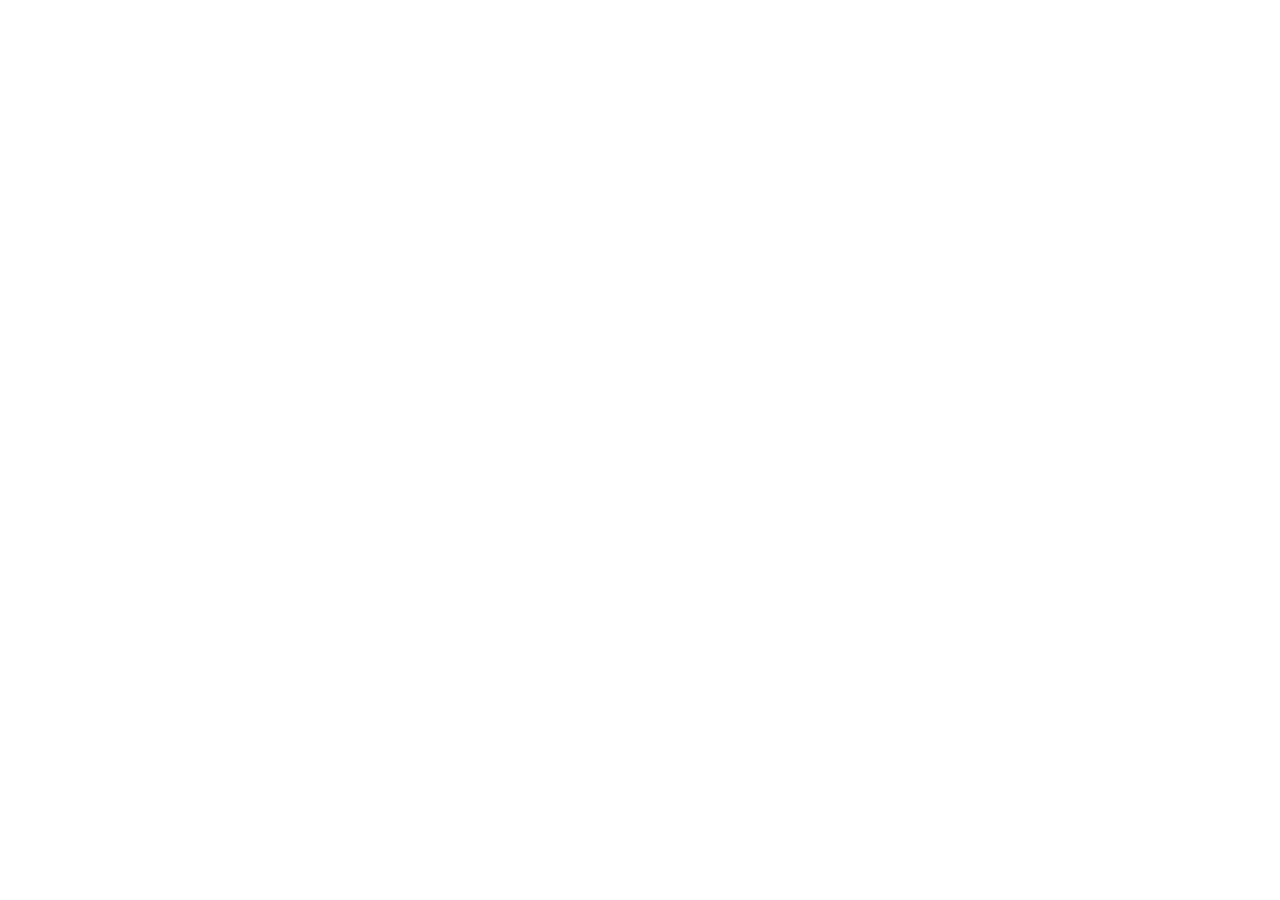
==== index.html @ 0a0b09ec "Add basic HTML skeleton with header, main, and footer" ====
<!DOCTYPE html>
<html lang="en">
<head>
    <meta charset="UTF-8">
    <meta name="viewport" content="width=device-width, initial-scale=1.0">
    <title>Document</title>
</head>
<body>
    <!-- HEADER -->
    <header>

    </header>
    <!-- MAIN -->
    <main>
    
    </main>
    <!-- FOOTER -->
    <footer>

    </footer>
</body>
</html>
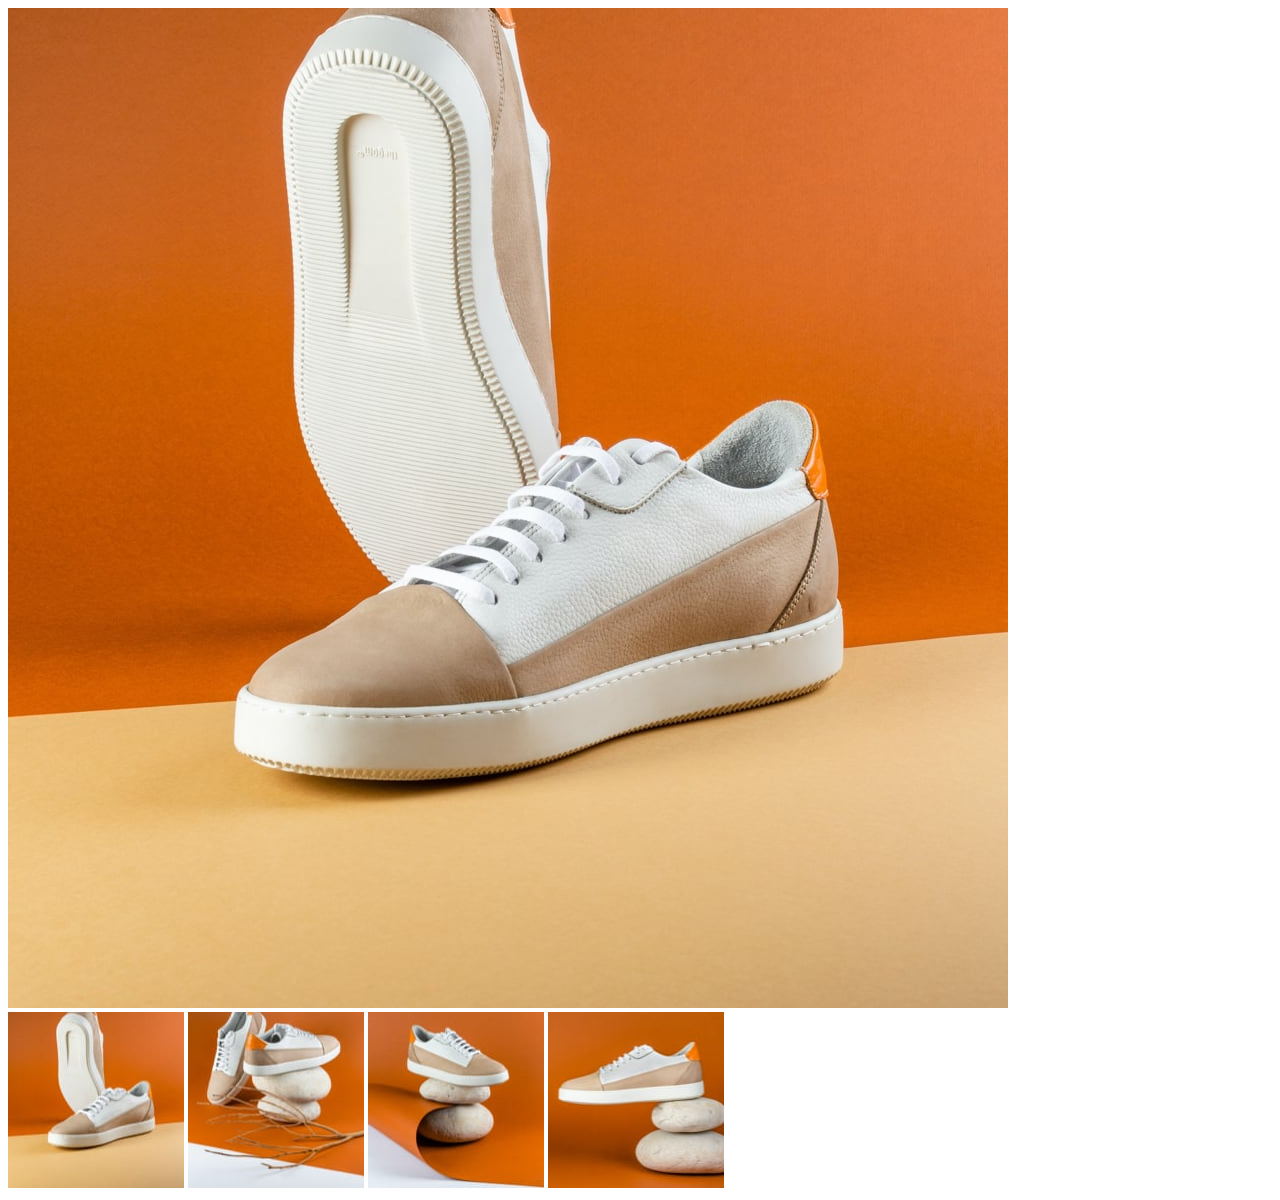
==== commit 3d614d01: "Add product images section with main image and thumbnails" ====
--- a/index.html
+++ b/index.html
@@ -3,7 +3,7 @@
 <head>
     <meta charset="UTF-8">
     <meta name="viewport" content="width=device-width, initial-scale=1.0">
-    <title>Document</title>
+    <title>Page Produit</title>
 </head>
 <body>
     <!-- HEADER -->
@@ -11,8 +11,23 @@
 
     </header>
     <!-- MAIN -->
-    <main>
-    
+     <main>
+       <section  class="product-display-one">
+         <div class="product-display">
+            <div class="abig-image">
+                <img src="images/image-product-1.jpg" alt="">
+            </div>
+            <div class="asmall-image">
+                <img src="images/image-product-1-thumbnail.jpg" alt="">
+                <img src="images/image-product-2-thumbnail.jpg" alt="">
+                <img src="images/image-product-3-thumbnail.jpg" alt="">
+                <img src="images/image-product-4-thumbnail.jpg" alt="">
+            </div>
+         </div>
+       </section>
+       <section class="product-display-two">
+
+       </section>
     </main>
     <!-- FOOTER -->
     <footer>
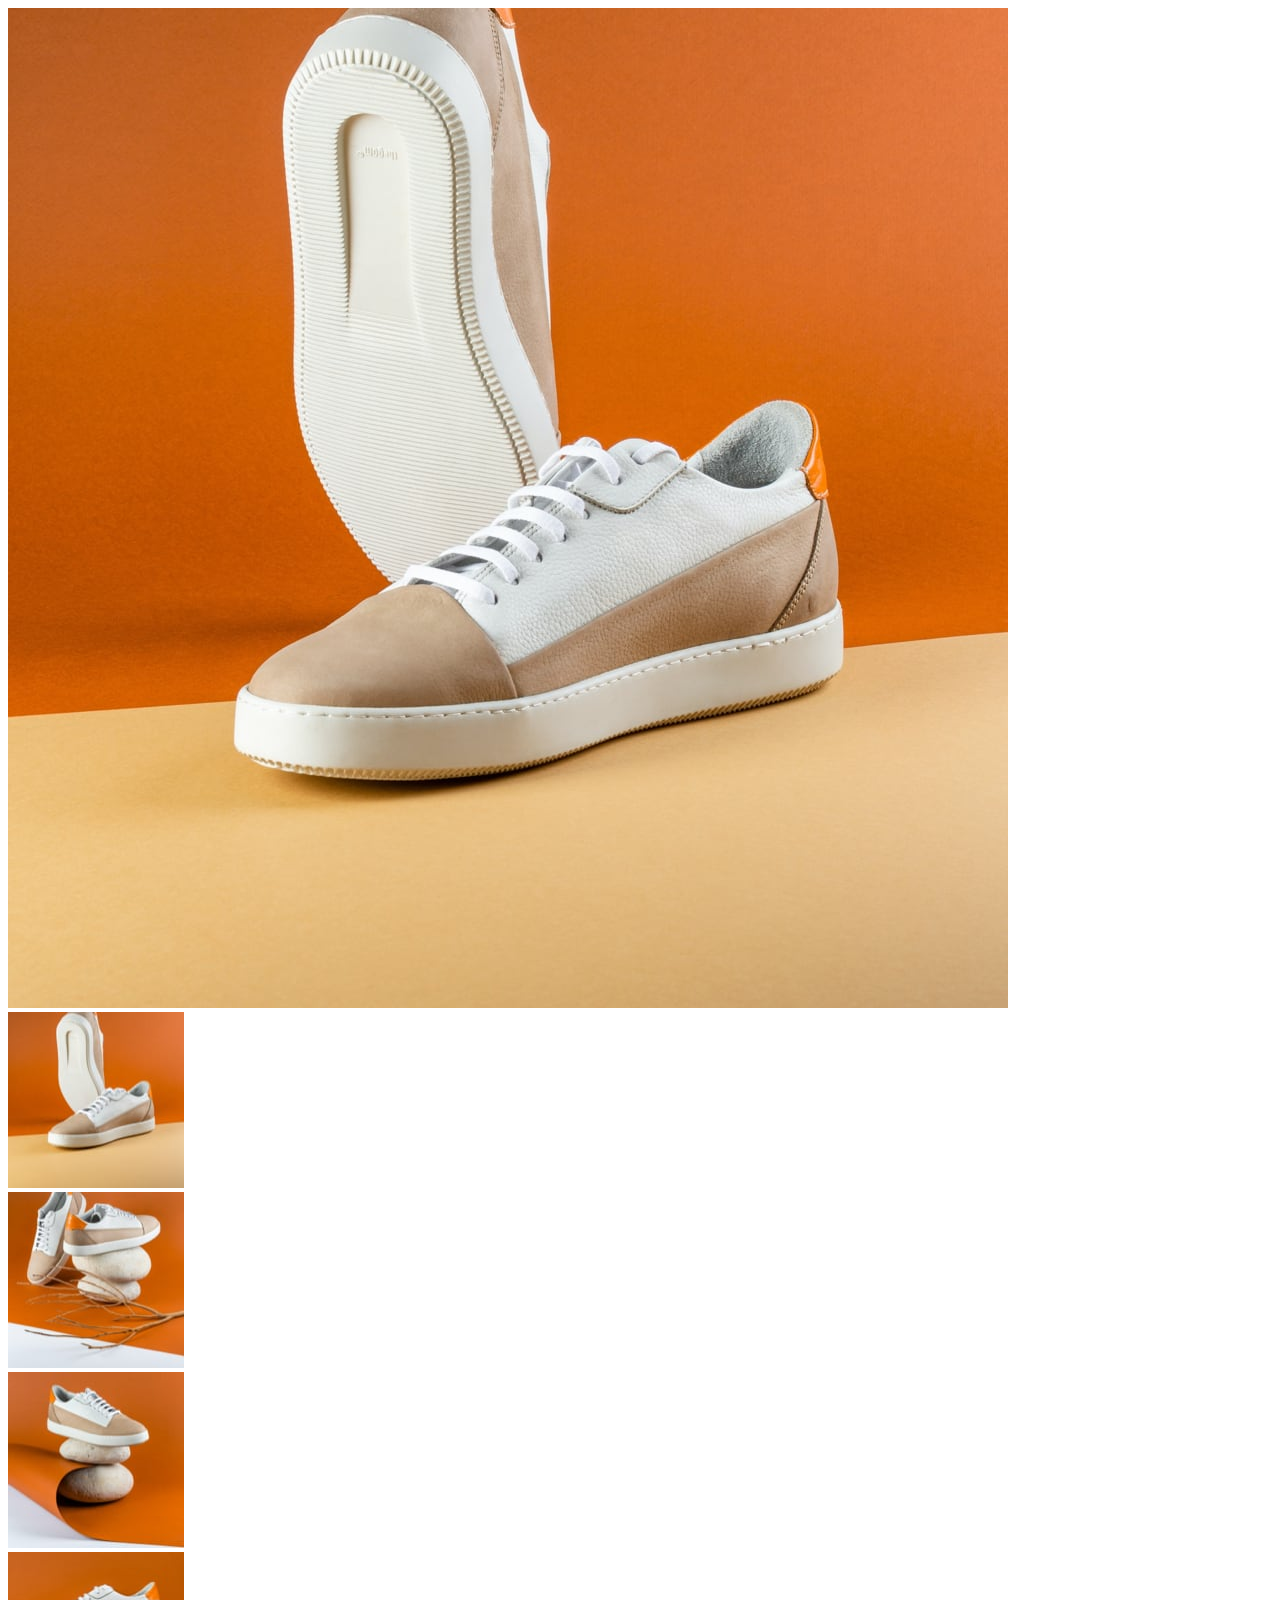
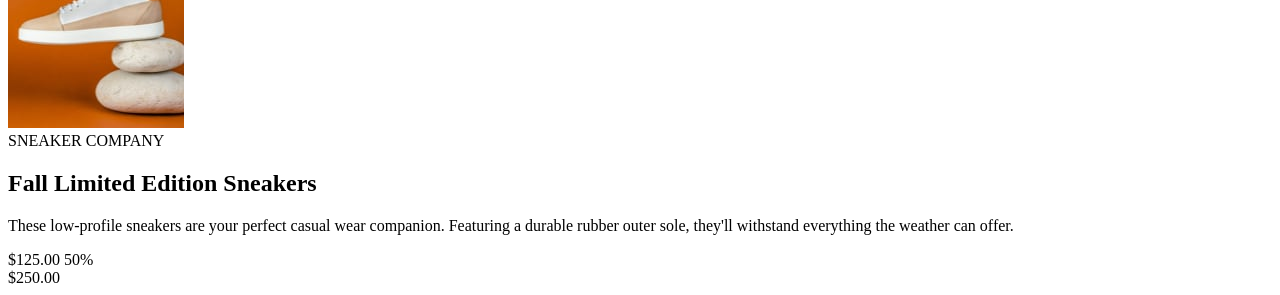
==== commit 2fb83806: "feat: implement product image gallery (#4)" ====
--- a/index.html
+++ b/index.html
@@ -3,35 +3,67 @@
 <head>
     <meta charset="UTF-8">
     <meta name="viewport" content="width=device-width, initial-scale=1.0">
-    <title>Page Produit</title>
+    <title>Sneakers | E-commerce Product Page</title>
+    <link rel="icon" type="image/png" sizes="32x32" href="./images/favicon-32x32.png">
+    <link rel="stylesheet" href="./CSS/styles.css">
 </head>
 <body>
-    <!-- HEADER -->
-    <header>
+    <!-- MAIN CONTENT -->
+    <main class="container">
+        <!-- PRODUCT SECTION - ISSUES 4 & 5 --> 
+        <section class="product-section">
+            <!-- PRODUCT IMAGE GALLERY - ISSUE 4 -->
+            <div class="product-gallery">
+                <!-- Main Product Image -->
+                <div class="main-image-wrapper">
+                    <img src="./images/image-product-1.jpg" 
+                         alt="Product image 1" 
+                         class="main-image" 
+                         id="mainImage">
+                </div>
 
-    </header>
-    <!-- MAIN -->
-     <main>
-       <section  class="product-display-one">
-         <div class="product-display">
-            <div class="abig-image">
-                <img src="images/image-product-1.jpg" alt="">
+                <!-- Thumbnail Images -->
+                <div class="thumbnails">
+                    <div class="thumbnail active" data-image="./images/image-product-1.jpg">
+                        <img src="./images/image-product-1-thumbnail.jpg" alt="Product thumbnail 1">
+                    </div>
+                    <div class="thumbnail" data-image="./images/image-product-2.jpg">
+                        <img src="./images/image-product-2-thumbnail.jpg" alt="Product thumbnail 2">
+                    </div>
+                    <div class="thumbnail" data-image="./images/image-product-3.jpg">
+                        <img src="./images/image-product-3-thumbnail.jpg" alt="Product thumbnail 3">
+                    </div>
+                    <div class="thumbnail" data-image="./images/image-product-4.jpg">
+                        <img src="./images/image-product-4-thumbnail.jpg" alt="Product thumbnail 4">
+                    </div>
+                </div>
             </div>
-            <div class="asmall-image">
-                <img src="images/image-product-1-thumbnail.jpg" alt="">
-                <img src="images/image-product-2-thumbnail.jpg" alt="">
-                <img src="images/image-product-3-thumbnail.jpg" alt="">
-                <img src="images/image-product-4-thumbnail.jpg" alt="">
+
+            <!-- PRODUCT INFORMATION - ISSUE 5 -->
+            <div class="product-info">
+                <!-- Company Name -->
+                <div class="company-name">SNEAKER COMPANY</div>
+
+                <!-- Product Title -->
+                <h1 class="product-title">Fall Limited Edition Sneakers</h1>
+
+                <!-- Description -->
+                <p class="product-description">
+                    These low-profile sneakers are your perfect casual wear companion. Featuring a durable rubber outer sole, they'll withstand everything the weather can offer.
+                </p>
+
+                <!-- Pricing Section -->
+                <div class="pricing-section">
+                    <div class="pricing-container">
+                        <span class="current-price">$125.00</span>
+                        <span class="discount-badge">50%</span>
+                    </div>
+                    <span class="original-price">$250.00</span>
+                </div>
             </div>
-         </div>
-       </section>
-       <section class="product-display-two">
+        </section>
+    </main>
 
-       </section>
-    </main>
-    <!-- FOOTER -->
-    <footer>
-
-    </footer>
+    <script src="./JS/Script.js"></script>
 </body>
-</html>+</html>
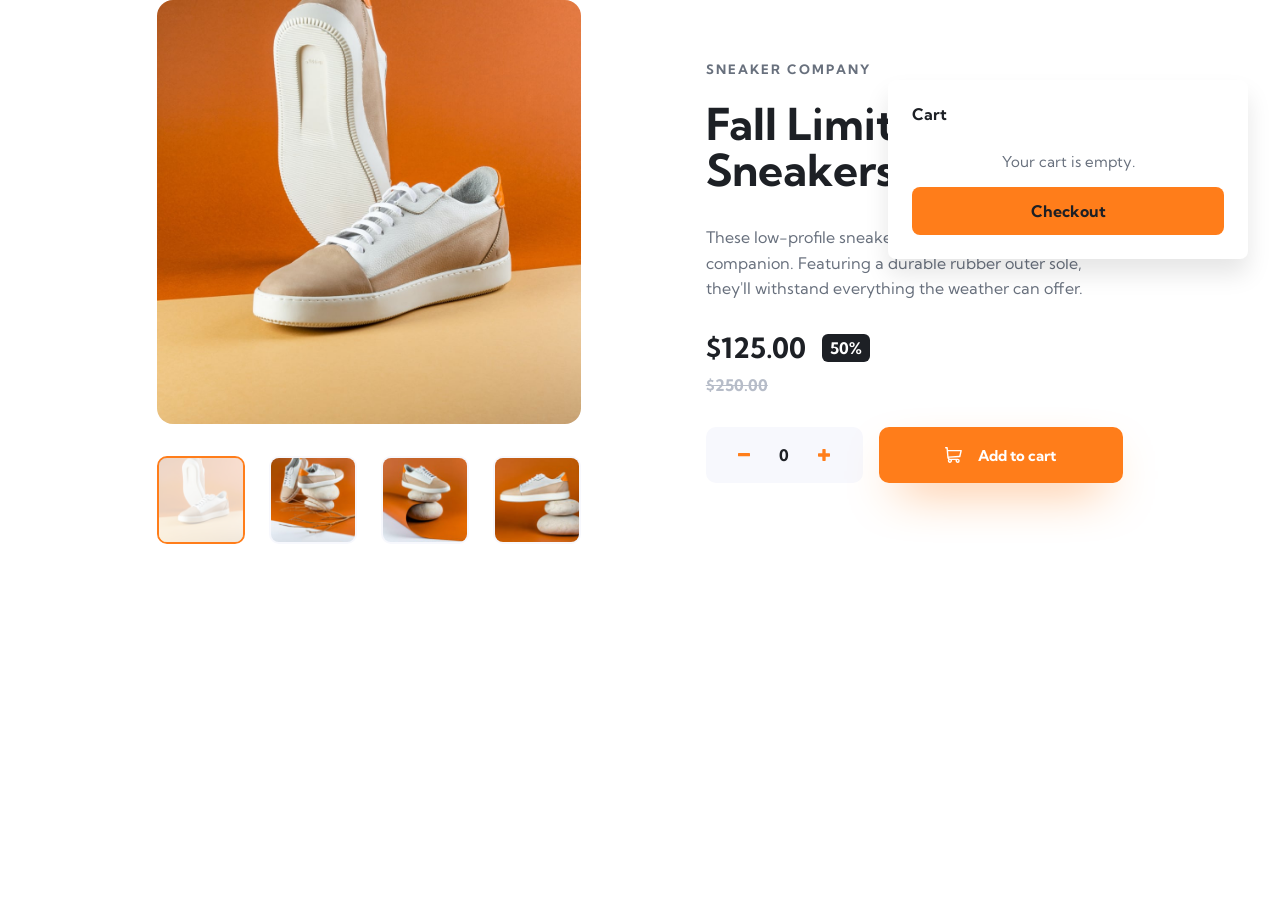
==== commit cd2513e7: "feat: responsive mobile layout (#9)" ====
--- a/index.html
+++ b/index.html
@@ -5,13 +5,38 @@
     <meta name="viewport" content="width=device-width, initial-scale=1.0">
     <title>Sneakers | E-commerce Product Page</title>
     <link rel="icon" type="image/png" sizes="32x32" href="./images/favicon-32x32.png">
+    <link rel="preconnect" href="https://fonts.googleapis.com">
+    <link rel="preconnect" href="https://fonts.gstatic.com" crossorigin>
+    <link href="https://fonts.googleapis.com/css2?family=Kumbh+Sans:wght@400;700&display=swap" rel="stylesheet">
     <link rel="stylesheet" href="./CSS/styles.css">
 </head>
 <body>
+    <!-- Skip to content link for accessibility -->
+    <a href="#main-content" class="skip-to-content">Skip to main content</a>
+
     <!-- MAIN CONTENT -->
-    <main class="container">
+    <!-- CART DROPDOWN (ISSUE 8) -->
+    <div class="cart-dropdown" id="cartDropdown" hidden>
+        <h2>Cart</h2>
+        <div class="cart-empty">Your cart is empty.</div>
+        <div class="cart-items">
+            <div class="cart-item">
+                <img src="./images/image-product-1-thumbnail.jpg" alt="Product thumbnail">
+                <div class="item-details">
+                    <p class="item-name">Fall Limited Edition Sneakers</p>
+                    <p class="item-price">$125.00 x <span id="cartQuantity">0</span> <strong id="cartTotal">$0.00</strong></p>
+                </div>
+                <button class="delete-btn" aria-label="Remove item">
+                    <img src="./images/icon-delete.svg" alt="Delete">
+                </button>
+            </div>
+        </div>
+        <button class="checkout-btn">Checkout</button>
+    </div>
+
+    <main class="container" id="main-content">
         <!-- PRODUCT SECTION - ISSUES 4 & 5 --> 
-        <section class="product-section">
+        <section class="product-section" aria-label="Product details">
             <!-- PRODUCT IMAGE GALLERY - ISSUE 4 -->
             <div class="product-gallery">
                 <!-- Main Product Image -->
@@ -24,16 +49,16 @@
 
                 <!-- Thumbnail Images -->
                 <div class="thumbnails">
-                    <div class="thumbnail active" data-image="./images/image-product-1.jpg">
+                    <div class="thumbnail active" data-image="./images/image-product-1.jpg" tabindex="0" role="button" aria-label="Product image 1">
                         <img src="./images/image-product-1-thumbnail.jpg" alt="Product thumbnail 1">
                     </div>
-                    <div class="thumbnail" data-image="./images/image-product-2.jpg">
+                    <div class="thumbnail" data-image="./images/image-product-2.jpg" tabindex="0" role="button" aria-label="Product image 2">
                         <img src="./images/image-product-2-thumbnail.jpg" alt="Product thumbnail 2">
                     </div>
-                    <div class="thumbnail" data-image="./images/image-product-3.jpg">
+                    <div class="thumbnail" data-image="./images/image-product-3.jpg" tabindex="0" role="button" aria-label="Product image 3">
                         <img src="./images/image-product-3-thumbnail.jpg" alt="Product thumbnail 3">
                     </div>
-                    <div class="thumbnail" data-image="./images/image-product-4.jpg">
+                    <div class="thumbnail" data-image="./images/image-product-4.jpg" tabindex="0" role="button" aria-label="Product image 4">
                         <img src="./images/image-product-4-thumbnail.jpg" alt="Product thumbnail 4">
                     </div>
                 </div>
@@ -60,6 +85,26 @@
                     </div>
                     <span class="original-price">$250.00</span>
                 </div>
+
+                <!-- ACTIONS (QUANTITY + ADD TO CART) -->  
+                <div class="product-actions">
+                    <!-- QUANTITY SELECTOR - ISSUE 6 -->
+                    <div class="quantity-selector">
+                        <button class="quantity-btn" id="decreaseBtn" aria-label="Decrease quantity">
+                            <img src="./images/icon-minus.svg" alt="Minus">
+                        </button>
+                        <span class="quantity-display" id="quantityDisplay">0</span>
+                        <button class="quantity-btn" id="increaseBtn" aria-label="Increase quantity">
+                            <img src="./images/icon-plus.svg" alt="Plus">
+                        </button>
+                    </div>
+
+                    <!-- ADD TO CART BUTTON - ISSUE 7 -->
+                    <button class="add-to-cart-btn" id="addToCartBtn">
+                        <img src="./images/icon-cart.svg" alt="Cart">
+                        Add to cart
+                    </button>
+                </div>
             </div>
         </section>
     </main>
--- a/CSS/styles.css
+++ b/CSS/styles.css
@@ -0,0 +1,720 @@
+/* GLOBAL STYLES */
+
+* {
+    margin: 0;
+    padding: 0;
+    box-sizing: border-box;
+}
+
+:root {
+    /* Primary Colors */
+    --color-orange: hsl(26, 100%, 55%);
+    --color-pale-orange: hsl(25, 100%, 94%);
+
+    /* Neutral Colors */
+    --color-very-dark-blue: hsl(220, 13%, 13%);
+    --color-dark-grayish-blue: hsl(219, 9%, 45%);
+    --color-grayish-blue: hsl(220, 14%, 75%);
+    --color-light-grayish-blue: hsl(223, 64%, 98%);
+    --color-white: hsl(0, 0%, 100%);
+    --color-black: hsl(0, 0%, 0%);
+
+    /* Typography */
+    --font-family: 'Kumbh Sans', sans-serif;
+    --font-size-body: 16px;
+    --font-weight-regular: 400;
+    --font-weight-bold: 700;
+}
+
+@import url('https://fonts.googleapis.com/css2?family=Kumbh+Sans:wght@400;700&display=swap');
+
+html {
+    font-family: var(--font-family);
+    font-size: var(--font-size-body);
+    font-weight: var(--font-weight-regular);
+    color: var(--color-very-dark-blue);
+}
+
+body {
+    background-color: var(--color-white);
+}
+
+/* MAIN CONTAINER */
+
+.container {
+    max-width: 1110px;
+    margin: 0 auto;
+    padding: 0 1.5rem;
+}
+
+/* ISSUE 8: CART DROPDOWN */
+.cart-dropdown {
+    position: absolute;
+    top: 80px;
+    right: 2rem;
+    width: 360px;
+    background-color: var(--color-white);
+    border-radius: 0.5rem;
+    box-shadow: 0 15px 25px rgba(0,0,0,0.1);
+    padding: 1.5rem;
+    display: flex;
+    flex-direction: column;
+    gap: 1rem;
+    z-index: 100;
+}
+
+.cart-dropdown h2 {
+    font-size: 1rem;
+    font-weight: var(--font-weight-bold);
+    color: var(--color-very-dark-blue);
+    margin-bottom: 0.75rem;
+}
+
+.cart-empty {
+    color: var(--color-dark-grayish-blue);
+    font-size: 0.9375rem;
+    text-align: center;
+}
+
+.cart-items {
+    display: none; /* shown when item added */
+}
+
+.cart-item {
+    display: flex;
+    align-items: center;
+    gap: 1rem;
+}
+
+.cart-item img {
+    width: 50px;
+    border-radius: 0.25rem;
+}
+
+.item-details {
+    flex: 1;
+    display: flex;
+    flex-direction: column;
+    gap: 0.25rem;
+}
+
+.item-name {
+    font-size: 0.875rem;
+    color: var(--color-very-dark-blue);
+}
+
+.item-price {
+    font-size: 0.875rem;
+    color: var(--color-dark-grayish-blue);
+}
+
+.delete-btn {
+    background: none;
+    border: none;
+    cursor: pointer;
+}
+
+.delete-btn img {
+    width: 12px;
+}
+
+.checkout-btn {
+    width: 100%;
+    background-color: var(--color-orange);
+    color: var(--color-very-dark-blue);
+    border: none;
+    border-radius: 0.5rem;
+    padding: 0.75rem 0;
+    font-weight: var(--font-weight-bold);
+    font-size: 1rem;
+    cursor: pointer;
+    transition: background-color 0.3s ease;
+}
+
+.checkout-btn:hover {
+    background-color: hsl(26, 100%, 45%);
+}
+
+/* ================================
+   ISSUE 10: POLISH & ACCESSIBILITY
+   ================================ */
+
+/* Focus states for keyboard navigation */
+.quantity-btn:focus,
+.add-to-cart-btn:focus,
+.checkout-btn:focus,
+.delete-btn:focus {
+    outline: 3px solid var(--color-orange);
+    outline-offset: 2px;
+}
+
+.thumbnail:focus {
+    outline: 3px solid var(--color-orange);
+    outline-offset: 2px;
+}
+
+/* Hover states enhancement */
+.quantity-btn:active {
+    transform: scale(0.95);
+}
+
+.add-to-cart-btn:active {
+    transform: scale(0.98);
+}
+
+.checkout-btn:active {
+    transform: scale(0.98);
+}
+
+/* Smooth transitions */
+* {
+    transition: background-color 0.2s ease, color 0.2s ease, border-color 0.2s ease, box-shadow 0.2s ease;
+}
+
+/* Remove default outline for better styling */
+button {
+    outline: none;
+}
+
+/* Accessibility: Visible focus indicators */
+*:focus-visible {
+    outline: 3px solid var(--color-orange);
+    outline-offset: 2px;
+}
+
+/* Image optimization - prevent layout shift */
+img {
+    display: block;
+    max-width: 100%;
+    height: auto;
+}
+
+/* Improved button accessibility */
+button {
+    font-family: inherit;
+    cursor: pointer;
+}
+
+button:disabled {
+    opacity: 0.5;
+    cursor: not-allowed;
+}
+
+/* Link accessibility */
+a {
+    text-decoration: none;
+}
+
+a:focus-visible {
+    outline: 2px solid var(--color-orange);
+    outline-offset: 2px;
+}
+
+/* Reduced motion for accessibility */
+@media (prefers-reduced-motion: reduce) {
+    * {
+        animation-duration: 0.01ms !important;
+        animation-iteration-count: 1 !important;
+        transition-duration: 0.01ms !important;
+    }
+}
+
+/* Text contrast improvement */
+.product-description {
+    color: var(--color-dark-grayish-blue);
+    line-height: 1.6;
+}
+
+.item-price {
+    font-weight: var(--font-weight-bold);
+    color: var(--color-very-dark-blue);
+}
+
+/* Touch targets minimum size (48px recommended) */
+.quantity-btn {
+    min-width: 45px;
+    min-height: 45px;
+}
+
+.add-to-cart-btn {
+    min-height: 56px;
+}
+
+.checkout-btn {
+    min-height: 48px;
+}
+
+/* Hover state for cart items */
+.cart-item {
+    border-radius: 0.375rem;
+    padding: 0.75rem;
+    transition: background-color 0.2s ease;
+}
+
+.cart-item:hover {
+    background-color: var(--color-light-grayish-blue);
+}
+
+/* Improved main image hover effect */
+.main-image-wrapper {
+    position: relative;
+}
+
+.main-image-wrapper::after {
+    content: '';
+    position: absolute;
+    top: 0;
+    left: 0;
+    width: 100%;
+    height: 100%;
+    background-color: rgba(255, 255, 255, 0);
+    border-radius: 1rem;
+    transition: background-color 0.3s ease;
+}
+
+.main-image-wrapper:hover::after {
+    background-color: rgba(255, 255, 255, 0.1);
+}
+
+/* Accessible color contrast for all text */
+html {
+    color-scheme: light;
+}
+
+/* Skip to content link (hidden but accessible) */
+.skip-to-content {
+    position: absolute;
+    top: -40px;
+    left: 0;
+    background: var(--color-orange);
+    color: var(--color-white);
+    padding: 0.5rem 1rem;
+    border-radius: 0.375rem;
+    text-decoration: none;
+    z-index: 9999;
+}
+
+.skip-to-content:focus {
+    top: 0;
+}
+
+.product-section {
+    display: grid;
+    grid-template-columns: 1fr 1fr;
+    gap: 7.8rem;
+    align-items: center;
+    padding: 0 3rem;
+}
+
+/* ISSUE 4: PRODUCT IMAGE GALLERY */
+
+.product-gallery {
+    display: flex;
+    flex-direction: column;
+    gap: 2rem;
+    width: 100%;
+}
+
+/* Main Product Image */
+.main-image-wrapper {
+    width: 100%;
+    overflow: hidden;
+    border-radius: 1rem;
+    background-color: var(--color-light-grayish-blue);
+    aspect-ratio: 1;
+    display: flex;
+    align-items: center;
+    justify-content: center;
+    cursor: pointer;
+    transition: transform 0.3s ease;
+}
+
+.main-image-wrapper:hover {
+    transform: scale(1.02);
+}
+
+.main-image {
+    width: 100%;
+    height: 100%;
+    object-fit: cover;
+    transition: transform 0.3s ease;
+}
+
+.main-image-wrapper:hover .main-image {
+    transform: scale(1.05);
+}
+
+/* Thumbnails */
+.thumbnails {
+    display: flex;
+    gap: 1.5rem;
+    justify-content: flex-start;
+}
+
+.thumbnail {
+    width: 88px;
+    height: 88px;
+    border-radius: 0.625rem;
+    cursor: pointer;
+    overflow: hidden;
+    border: 2px solid transparent;
+    transition: all 0.3s ease;
+    background-color: var(--color-light-grayish-blue);
+}
+
+.thumbnail img {
+    width: 100%;
+    height: 100%;
+    object-fit: cover;
+    transition: opacity 0.3s ease;
+}
+
+/* Hover State */
+.thumbnail:hover {
+    opacity: 0.7;
+    border-color: var(--color-orange);
+}
+
+.thumbnail:hover img {
+    opacity: 0.5;
+}
+
+/* Active State */
+.thumbnail.active {
+    border: 2px solid var(--color-orange);
+    position: relative;
+}
+
+.thumbnail.active::after {
+    content: '';
+    position: absolute;
+    top: 0;
+    left: 0;
+    width: 100%;
+    height: 100%;
+    background-color: rgba(255, 255, 255, 0.75);
+}
+
+.thumbnail.active img {
+    opacity: 1;
+}
+
+/* ISSUE 5: PRODUCT INFORMATION */
+
+.product-info {
+    display: flex;
+    flex-direction: column;
+    gap: 0;
+    max-width: 445px;
+}
+
+/* Company Name */
+.company-name {
+    font-size: 0.8125rem;
+    font-weight: var(--font-weight-bold);
+    letter-spacing: 2px;
+    color: var(--color-dark-grayish-blue);
+    text-transform: uppercase;
+    margin-bottom: 1.5rem;
+}
+
+/* Product Title */
+.product-title {
+    font-size: 2.75rem;
+    font-weight: var(--font-weight-bold);
+    line-height: 1.05;
+    color: var(--color-very-dark-blue);
+    margin-bottom: 2rem;
+}
+
+/* Product Description */
+.product-description {
+    font-size: 1rem;
+    font-weight: var(--font-weight-regular);
+    line-height: 1.6;
+    color: var(--color-dark-grayish-blue);
+    margin-bottom: 1.75rem;
+}
+
+/* Pricing Section */
+.pricing-section {
+    display: flex;
+    flex-direction: column;
+    gap: 0.625rem;
+    margin-bottom: 2rem;
+}
+
+.pricing-container {
+    display: flex;
+    align-items: center;
+    gap: 1rem;
+}
+
+.current-price {
+    font-size: 1.75rem;
+    font-weight: var(--font-weight-bold);
+    color: var(--color-very-dark-blue);
+}
+
+.discount-badge {
+    color: var(--color-white);
+    background-color: var(--color-very-dark-blue);
+    font-size: 1rem;
+    font-weight: var(--font-weight-bold);
+    padding: 0.25rem 0.5rem;
+    border-radius: 0.375rem;
+}
+
+.original-price {
+    font-size: 1rem;
+    font-weight: var(--font-weight-bold);
+    color: var(--color-grayish-blue);
+    text-decoration: line-through;
+}
+
+/* ACTIONS */
+.product-actions {
+    display: flex;
+    align-items: center;
+    gap: 1rem;
+}
+
+/* QUANTITY SELECTOR */
+.quantity-selector {
+    display: flex;
+    align-items: center;
+    justify-content: space-between;
+    background-color: var(--color-light-grayish-blue);
+    border-radius: 0.625rem;
+    width: 157px;
+    height: 56px;
+    padding: 0 1rem;
+}
+
+.quantity-btn {
+    background: none;
+    border: none;
+    cursor: pointer;
+    display: flex;
+    align-items: center;
+    justify-content: center;
+    transition: opacity 0.3s ease;
+}
+
+.quantity-btn:hover {
+    opacity: 0.6;
+}
+
+.quantity-btn img {
+    width: 12px;
+    transition: filter 0.3s ease;
+}
+
+.quantity-btn:hover img {
+    filter: opacity(0.5);
+}
+
+.quantity-display {
+    font-weight: var(--font-weight-bold);
+    color: var(--color-very-dark-blue);
+    font-size: 1rem;
+}
+
+.add-to-cart-btn {
+    flex: 1;
+    height: 56px;
+    background-color: var(--color-orange);
+    color: var(--color-white);
+    border: none;
+    border-radius: 0.625rem;
+    padding: 0 2rem;
+    font-weight: var(--font-weight-bold);
+    font-size: 0.9375rem;
+    cursor: pointer;
+    display: flex;
+    align-items: center;
+    justify-content: center;
+    gap: 1rem;
+    transition: all 0.3s ease;
+    box-shadow: 0 20px 50px -20px var(--color-orange);
+}
+
+.add-to-cart-btn:hover {
+    background-color: hsl(26, 100%, 75%);
+}
+
+.add-to-cart-btn img {
+    width: 17px;
+    height: 16px;
+    filter: brightness(0) invert(1);
+}
+
+/* ================================
+   ISSUE 9: RESPONSIVE DESIGN
+   ================================ */
+
+/* Tablet & Medium screens (up to 768px) */
+@media (max-width: 768px) {
+    .container {
+        padding: 0 1rem;
+    }
+
+    .product-section {
+        grid-template-columns: 1fr;
+        gap: 2rem;
+        padding: 0 1rem;
+    }
+
+    .product-title {
+        font-size: 2rem;
+    }
+
+    .quantity-selector {
+        width: 100%;
+    }
+
+    .product-actions {
+        flex-direction: column;
+    }
+
+    .add-to-cart-btn {
+        width: 100%;
+    }
+
+    .cart-dropdown {
+        width: 90%;
+        right: 5%;
+        left: 5%;
+    }
+}
+
+/* Mobile screens (375px to 768px) */
+@media (max-width: 375px) {
+    /* GLOBAL */
+    html {
+        font-size: 14px;
+    }
+
+    .container {
+        padding: 0 0.75rem;
+    }
+
+    /* ISSUE 4: PRODUCT GALLERY */
+    .product-section {
+        grid-template-columns: 1fr;
+        gap: 1.5rem;
+        padding: 0 0.75rem;
+    }
+
+    .product-gallery {
+        gap: 1rem;
+    }
+
+    .thumbnails {
+        gap: 0.75rem;
+    }
+
+    .thumbnail {
+        width: 60px;
+        height: 60px;
+    }
+
+    /* ISSUE 5: PRODUCT INFO */
+    .product-info {
+        max-width: 100%;
+    }
+
+    .company-name {
+        font-size: 0.75rem;
+        letter-spacing: 1.5px;
+        margin-bottom: 1rem;
+    }
+
+    .product-title {
+        font-size: 1.75rem;
+        line-height: 1.2;
+        margin-bottom: 1rem;
+    }
+
+    .product-description {
+        font-size: 0.9rem;
+        margin-bottom: 1rem;
+    }
+
+    /* ISSUE 6: PRICING */
+    .pricing-section {
+        margin-bottom: 1.5rem;
+    }
+
+    .current-price {
+        font-size: 1.5rem;
+    }
+
+    .discount-badge {
+        font-size: 0.75rem;
+    }
+
+    .original-price {
+        font-size: 0.9rem;
+    }
+
+    /* ISSUE 6: QUANTITY SELECTOR */
+    .quantity-selector {
+        width: 100%;
+        height: 50px;
+    }
+
+    .quantity-display {
+        font-size: 0.9rem;
+    }
+
+    /* ISSUE 7: ADD TO CART */
+    .product-actions {
+        flex-direction: column;
+        gap: 0.75rem;
+    }
+
+    .add-to-cart-btn {
+        width: 100%;
+        height: 50px;
+        font-size: 0.875rem;
+        gap: 0.5rem;
+    }
+
+    .add-to-cart-btn img {
+        width: 14px;
+        height: 14px;
+    }
+
+    /* ISSUE 8: CART DROPDOWN */
+    .cart-dropdown {
+        position: fixed;
+        width: 85%;
+        left: 50%;
+        transform: translateX(-50%);
+        top: auto;
+        bottom: 1rem;
+        right: auto;
+    }
+
+    .cart-item img {
+        width: 40px;
+    }
+
+    .item-name {
+        font-size: 0.75rem;
+    }
+
+    .item-price {
+        font-size: 0.75rem;
+    }
+
+    .delete-btn img {
+        width: 10px;
+    }
+
+    .checkout-btn {
+        font-size: 0.875rem;
+    }
+}
+
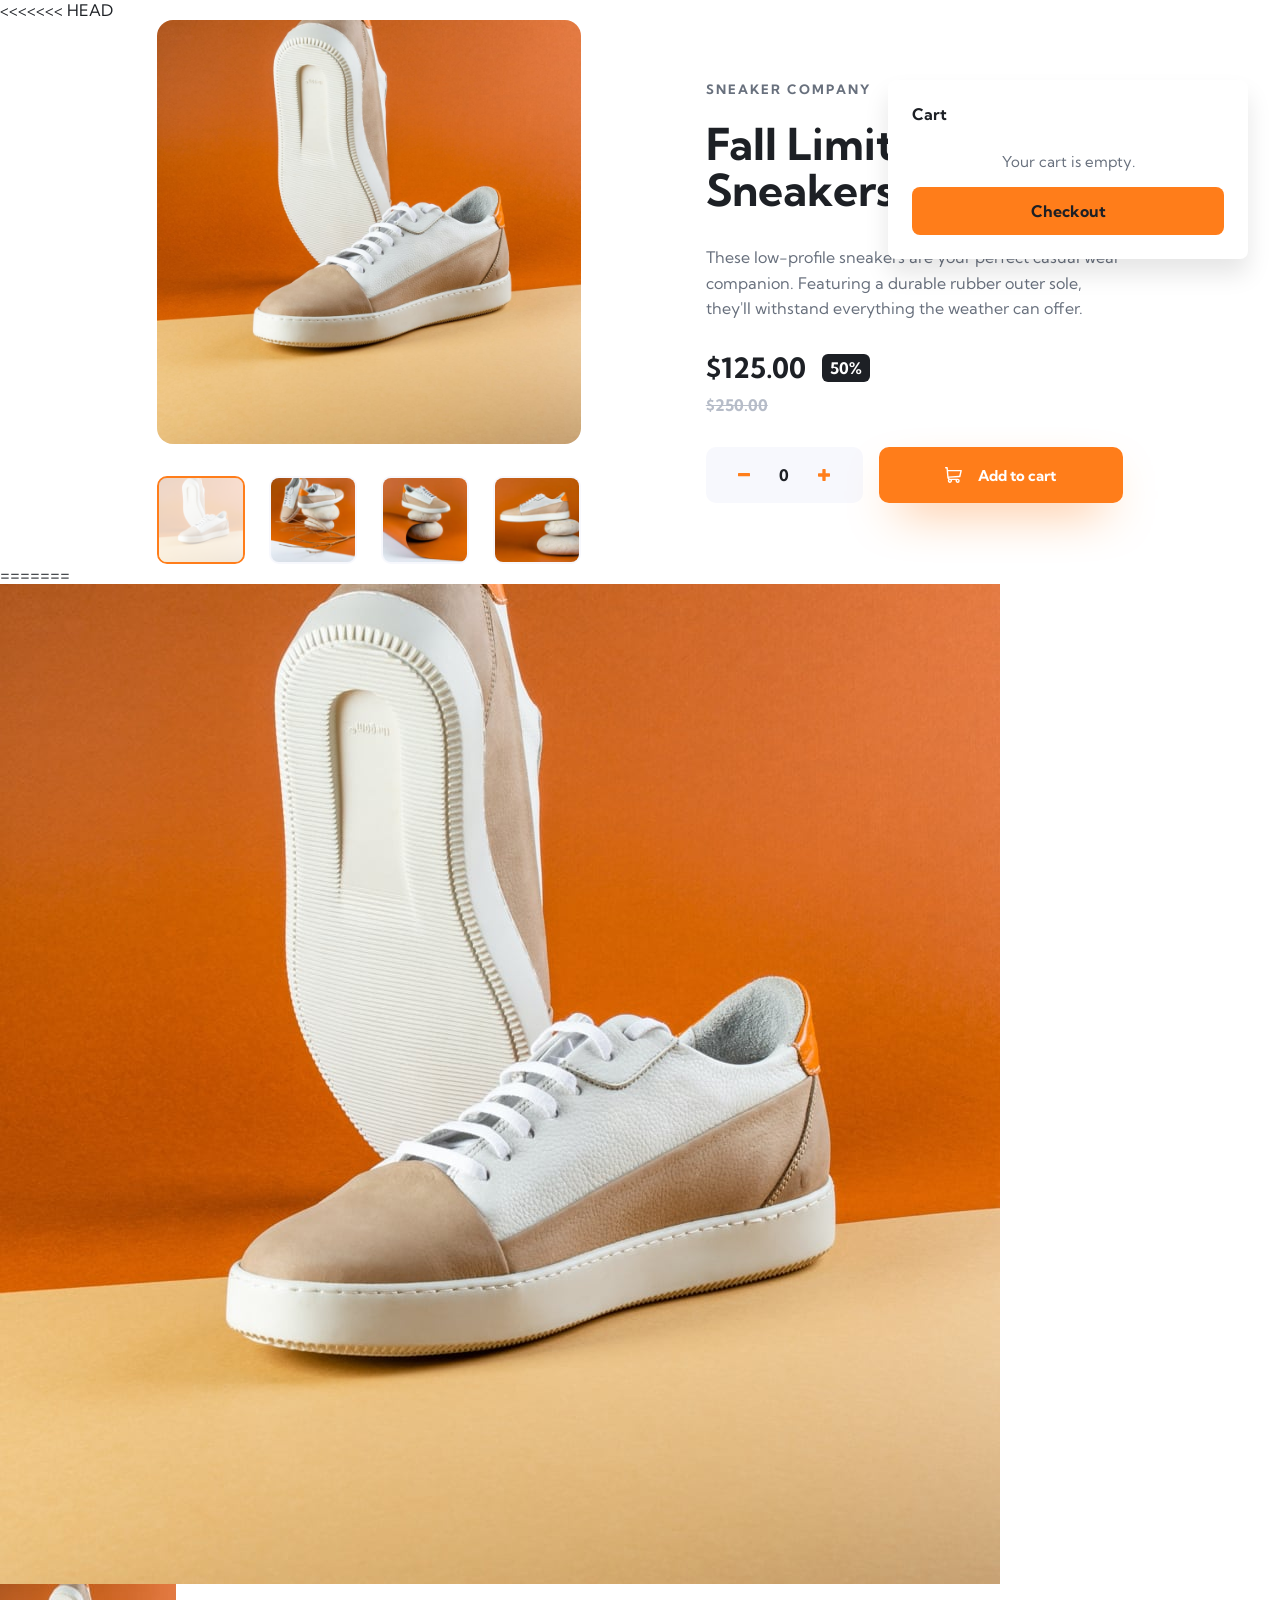
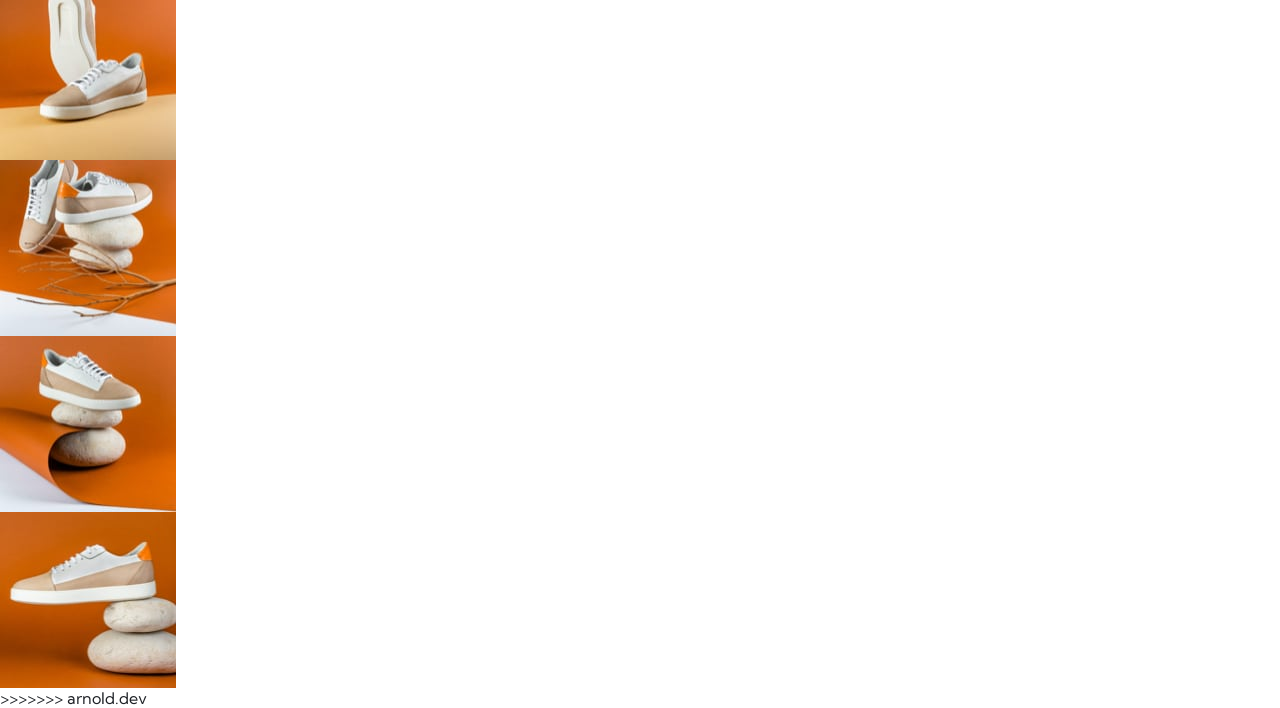
==== commit bcdc0c59: "fix: resolve merge conflict between develop.dev and arnold.dev" ====
--- a/index.html
+++ b/index.html
@@ -3,6 +3,7 @@
 <head>
     <meta charset="UTF-8">
     <meta name="viewport" content="width=device-width, initial-scale=1.0">
+<<<<<<< HEAD
     <title>Sneakers | E-commerce Product Page</title>
     <link rel="icon" type="image/png" sizes="32x32" href="./images/favicon-32x32.png">
     <link rel="preconnect" href="https://fonts.googleapis.com">
@@ -112,3 +113,37 @@
     <script src="./JS/Script.js"></script>
 </body>
 </html>
+=======
+    <title>Page Produit</title>
+</head>
+<body>
+    <!-- HEADER -->
+    <header>
+
+    </header>
+    <!-- MAIN -->
+     <main>
+       <section  class="product-display-one">
+         <div class="product-display">
+            <div class="abig-image">
+                <img src="images/image-product-1.jpg" alt="">
+            </div>
+            <div class="asmall-image">
+                <img src="images/image-product-1-thumbnail.jpg" alt="">
+                <img src="images/image-product-2-thumbnail.jpg" alt="">
+                <img src="images/image-product-3-thumbnail.jpg" alt="">
+                <img src="images/image-product-4-thumbnail.jpg" alt="">
+            </div>
+         </div>
+       </section>
+       <section class="product-display-two">
+
+       </section>
+    </main>
+    <!-- FOOTER -->
+    <footer>
+
+    </footer>
+</body>
+</html>
+>>>>>>> arnold.dev
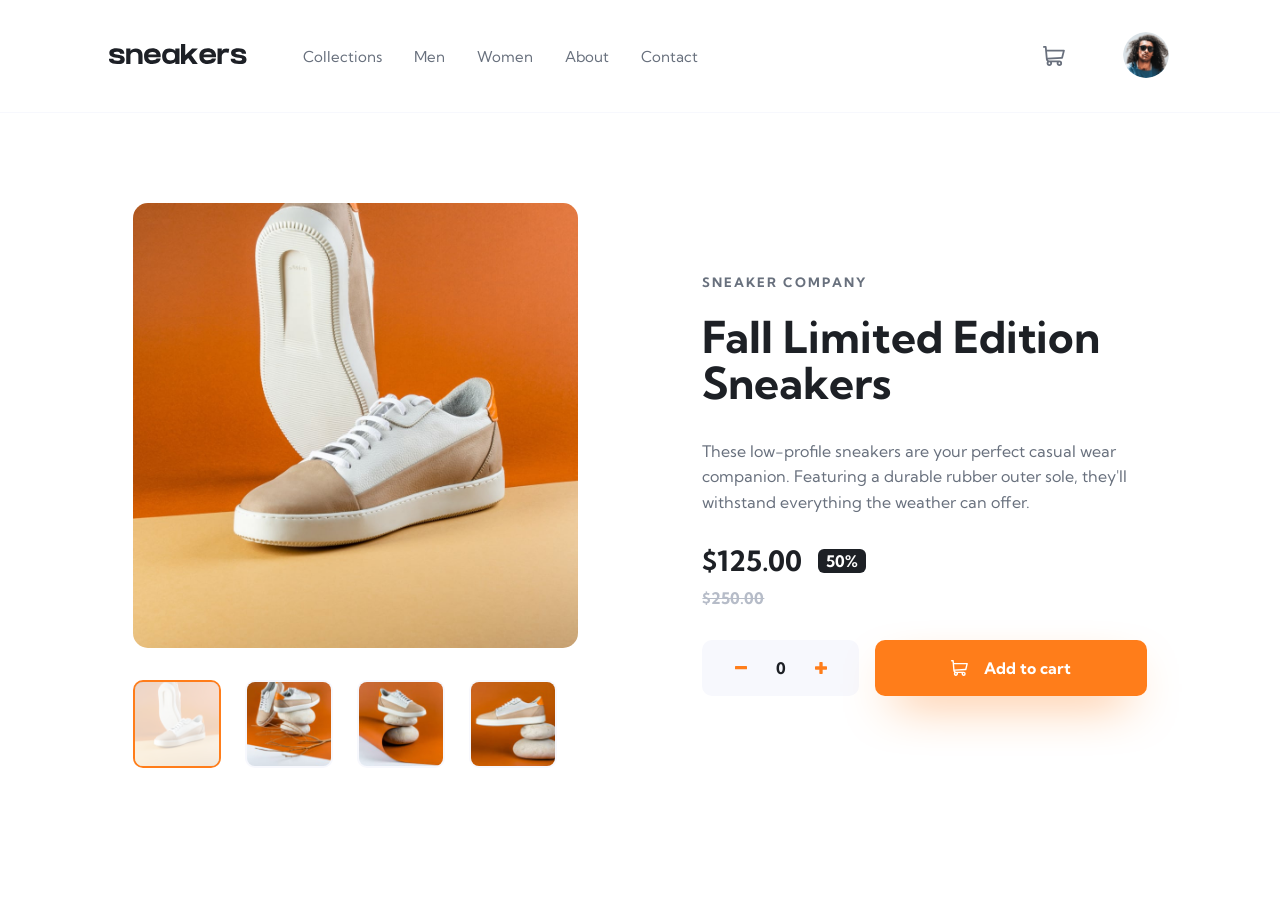
==== commit 365bd4fb: "Merge 26103f674abeab270cd1fda0ccc29aa02c30e063 into 84c34bc3cb778263956a0578ca814d1b706af658" ====
--- a/index.html
+++ b/index.html
@@ -3,7 +3,6 @@
 <head>
     <meta charset="UTF-8">
     <meta name="viewport" content="width=device-width, initial-scale=1.0">
-<<<<<<< HEAD
     <title>Sneakers | E-commerce Product Page</title>
     <link rel="icon" type="image/png" sizes="32x32" href="./images/favicon-32x32.png">
     <link rel="preconnect" href="https://fonts.googleapis.com">
@@ -15,24 +14,72 @@
     <!-- Skip to content link for accessibility -->
     <a href="#main-content" class="skip-to-content">Skip to main content</a>
 
-    <!-- MAIN CONTENT -->
-    <!-- CART DROPDOWN (ISSUE 8) -->
-    <div class="cart-dropdown" id="cartDropdown" hidden>
-        <h2>Cart</h2>
-        <div class="cart-empty">Your cart is empty.</div>
-        <div class="cart-items">
-            <div class="cart-item">
-                <img src="./images/image-product-1-thumbnail.jpg" alt="Product thumbnail">
-                <div class="item-details">
-                    <p class="item-name">Fall Limited Edition Sneakers</p>
-                    <p class="item-price">$125.00 x <span id="cartQuantity">0</span> <strong id="cartTotal">$0.00</strong></p>
+    <!-- HEADER & NAVIGATION (ISSUE 3) -->
+    <header class="header">
+        <div class="header-container">
+            <div class="header-left">
+                <button class="menu-toggle" id="menuToggle" aria-label="Open navigation menu">
+                    <img src="./images/icon-menu.svg" alt="">
+                </button>
+                <div class="logo">
+                    <a href="/"><img src="./images/logo.svg" alt="Sneakers Logo"></a>
                 </div>
-                <button class="delete-btn" aria-label="Remove item">
-                    <img src="./images/icon-delete.svg" alt="Delete">
-                </button>
+                <nav class="desktop-nav" aria-label="Primary navigation">
+                    <ul>
+                        <li><a href="#">Collections</a></li>
+                        <li><a href="#">Men</a></li>
+                        <li><a href="#">Women</a></li>
+                        <li><a href="#">About</a></li>
+                        <li><a href="#">Contact</a></li>
+                    </ul>
+                </nav>
+            </div>
+            
+            <div class="header-right">
+                <div class="cart-wrapper">
+                    <button class="cart-btn" id="cartBtn" aria-label="Shopping cart">
+                        <img src="./images/icon-cart.svg" alt="Cart">
+                        <span class="cart-badge" id="cartBadge" aria-label="Number of items in cart">0</span>
+                    </button>
+                    <!-- CART DROPDOWN (Now inside wrapper for better positioning) -->
+                    <div class="cart-dropdown" id="cartDropdown" hidden>
+                        <h2>Cart</h2>
+                        <div class="cart-content-wrapper">
+                            <div class="cart-empty">Your cart is empty.</div>
+                            <div class="cart-items">
+                            </div>
+                            <div class="cart-total">
+                                <strong>Total: <span id="cartTotal">$0.00</span></strong>
+                            </div>
+                            <button class="checkout-btn">Checkout</button>
+                        </div>
+                    </div>
+                </div>
+                <div class="user-avatar">
+                    <button class="avatar-btn" aria-label="User profile">
+                        <img src="./images/image-avatar.png" alt="User avatar">
+                    </button>
+                </div>
             </div>
         </div>
-        <button class="checkout-btn">Checkout</button>
+    </header>
+
+    <!-- MOBILE MENU (ISSUE 3) -->
+    <div class="mobile-nav-overlay" id="mobileNavOverlay">
+        <div class="mobile-nav-drawer">
+            <button class="close-menu" id="closeMenu" aria-label="Close navigation menu">
+                <img src="./images/icon-close.svg" alt="">
+            </button>
+            <nav class="mobile-nav">
+                <ul>
+                    <li><a href="#">Collections</a></li>
+                    <li><a href="#">Men</a></li>
+                    <li><a href="#">Women</a></li>
+                    <li><a href="#">About</a></li>
+                    <li><a href="#">Contact</a></li>
+                </ul>
+            </nav>
+        </div>
     </div>
 
     <main class="container" id="main-content">
@@ -42,10 +89,16 @@
             <div class="product-gallery">
                 <!-- Main Product Image -->
                 <div class="main-image-wrapper">
+                    <button class="mobile-gallery-btn prev" id="mobilePrev" aria-label="Previous image">
+                        <img src="./images/icon-previous.svg" alt="">
+                    </button>
                     <img src="./images/image-product-1.jpg" 
                          alt="Product image 1" 
                          class="main-image" 
                          id="mainImage">
+                    <button class="mobile-gallery-btn next" id="mobileNext" aria-label="Next image"> 
+                        <img src="./images/icon-next.svg" alt="">
+                    </button>
                 </div>
 
                 <!-- Thumbnail Images -->
@@ -65,7 +118,7 @@
                 </div>
             </div>
 
-            <!-- PRODUCT INFORMATION - ISSUE 5 -->
+        
             <div class="product-info">
                 <!-- Company Name -->
                 <div class="company-name">SNEAKER COMPANY</div>
@@ -85,7 +138,7 @@
                         <span class="discount-badge">50%</span>
                     </div>
                     <span class="original-price">$250.00</span>
-                </div>
+                </div> 
 
                 <!-- ACTIONS (QUANTITY + ADD TO CART) -->  
                 <div class="product-actions">
@@ -110,40 +163,36 @@
         </section>
     </main>
 
+    <!-- LIGHTBOX MODAL -->
+    <div class="lightbox" id="lightbox">
+        <div class="lightbox-content">
+            <button class="lightbox-close" aria-label="Close lightbox">
+                <img src="./images/icon-close.svg" alt="Close">
+            </button>
+            <button class="lightbox-prev" aria-label="Previous image">
+                <img src="./images/icon-previous.svg" alt="Previous">
+            </button>
+            <img src="./images/image-product-1.jpg" alt="Product image" class="lightbox-main-image" id="lightboxMainImage">
+            <button class="lightbox-next" aria-label="Next image">
+                <img src="./images/icon-next.svg" alt="Next">
+            </button>
+            <div class="lightbox-thumbnails">
+                <div class="lightbox-thumbnail active" data-image="./images/image-product-1.jpg">
+                    <img src="./images/image-product-1-thumbnail.jpg" alt="Thumbnail 1">
+                </div>
+                <div class="lightbox-thumbnail" data-image="./images/image-product-2.jpg">
+                    <img src="./images/image-product-2-thumbnail.jpg" alt="Thumbnail 2">
+                </div>
+                <div class="lightbox-thumbnail" data-image="./images/image-product-3.jpg">
+                    <img src="./images/image-product-3-thumbnail.jpg" alt="Thumbnail 3">
+                </div>
+                <div class="lightbox-thumbnail" data-image="./images/image-product-4.jpg">
+                    <img src="./images/image-product-4-thumbnail.jpg" alt="Thumbnail 4">
+                </div>
+            </div>
+        </div>
+    </div>
+
     <script src="./JS/Script.js"></script>
 </body>
 </html>
-=======
-    <title>Page Produit</title>
-</head>
-<body>
-    <!-- HEADER -->
-    <header>
-
-    </header>
-    <!-- MAIN -->
-     <main>
-       <section  class="product-display-one">
-         <div class="product-display">
-            <div class="abig-image">
-                <img src="images/image-product-1.jpg" alt="">
-            </div>
-            <div class="asmall-image">
-                <img src="images/image-product-1-thumbnail.jpg" alt="">
-                <img src="images/image-product-2-thumbnail.jpg" alt="">
-                <img src="images/image-product-3-thumbnail.jpg" alt="">
-                <img src="images/image-product-4-thumbnail.jpg" alt="">
-            </div>
-         </div>
-       </section>
-       <section class="product-display-two">
-
-       </section>
-    </main>
-    <!-- FOOTER -->
-    <footer>
-
-    </footer>
-</body>
-</html>
->>>>>>> arnold.dev
--- a/CSS/styles.css
+++ b/CSS/styles.css
@@ -37,6 +37,8 @@
 
 body {
     background-color: var(--color-white);
+    overflow-x: hidden;
+    width: 100%;
 }
 
 /* MAIN CONTAINER */
@@ -47,33 +49,233 @@
     padding: 0 1.5rem;
 }
 
-/* ISSUE 8: CART DROPDOWN */
+/* ISSUE 3: HEADER & NAVIGATION - STRICT DESIGN COMPLIANCE */
+.header {
+    border-bottom: 1px solid var(--color-light-grayish-blue);
+    margin-bottom: 5.625rem;
+    background-color: var(--color-white);
+}
+
+.header-container {
+    max-width: 1110px;
+    margin: 0 auto;
+    height: 112px;
+    display: flex;
+    align-items: center;
+    justify-content: space-between;
+    padding: 0 1.5rem;
+}
+
+.header-left {
+    display: flex;
+    align-items: center;
+    gap: 3.5rem;
+    height: 100%;
+}
+
+.menu-toggle {
+    display: none;
+    background: none;
+    border: none;
+    padding: 0.5rem;
+}
+
+.logo {
+    margin-bottom: 5px;
+}
+
+.desktop-nav {
+    height: 100%;
+}
+
+.desktop-nav ul {
+    display: flex;
+    gap: 2rem;
+    height: 100%;
+    list-style: none;
+}
+
+.desktop-nav ul li {
+    height: 100%;
+}
+
+.desktop-nav ul li a {
+    display: flex;
+    align-items: center;
+    height: 100%;
+    color: var(--color-dark-grayish-blue);
+    text-decoration: none;
+    font-size: 0.9375rem;
+    position: relative;
+    transition: color 0.3s ease;
+}
+
+.desktop-nav ul li a:hover {
+    color: var(--color-very-dark-blue);
+}
+
+.logo a {
+    display: block;
+    transition: opacity 0.3s ease;
+}
+
+.logo a:hover {
+    opacity: 0.8;
+}
+
+.desktop-nav ul li a::after {
+    content: '';
+    position: absolute;
+    bottom: -1px; /* Align exactly with the header's border-bottom */
+    left: 0;
+    width: 100%;
+    height: 4px;
+    background-color: var(--color-orange);
+    transform: scaleX(0);
+    transform-origin: center;
+    transition: transform 0.2s ease;
+}
+
+.desktop-nav ul li a:hover::after {
+    transform: scaleX(1);
+}
+
+.header-right {
+    display: flex;
+    align-items: center;
+    gap: 2.875rem;
+}
+
+.cart-wrapper {
+    position: relative;
+    display: flex;
+    align-items: center;
+}
+
+.cart-btn {
+    background: none;
+    border: none;
+    cursor: pointer;
+    position: relative;
+    padding: 10px;
+    transition: transform 0.2s ease;
+}
+
+.cart-btn:hover {
+    transform: translateY(-2px);
+}
+
+.cart-btn img {
+    width: 21.82px;
+    height: 20px;
+}
+
+.cart-btn:hover img {
+    filter: brightness(0) saturate(100%) invert(50%) sepia(99%) saturate(1633%) hue-rotate(345deg) brightness(101%) contrast(106%);
+}
+
+.cart-badge {
+    position: absolute;
+    top: 3px;
+    right: 0px;
+    background-color: var(--color-orange);
+    color: var(--color-white);
+    font-size: 0.625rem;
+    font-weight: var(--font-weight-bold);
+    padding: 1px 6px;
+    border-radius: 10px;
+    display: flex;
+    align-items: center;
+    justify-content: center;
+    box-shadow: 0 4px 10px rgba(255, 125, 26, 0.4);
+    transition: transform 0.2s cubic-bezier(0.175, 0.885, 0.32, 1.275);
+}
+
+.cart-badge.bounce {
+    animation: badgeBounce 0.4s cubic-bezier(0.175, 0.885, 0.32, 1.275);
+}
+
+@keyframes badgeBounce {
+    0% { transform: scale(1); }
+    50% { transform: scale(1.4); }
+    100% { transform: scale(1); }
+}
+
+.user-avatar .avatar-btn {
+    background: none;
+    border: 2px solid transparent;
+    border-radius: 50%;
+    cursor: pointer;
+    width: 50px;
+    height: 50px;
+    padding: 0;
+    transition: border-color 0.3s ease;
+    overflow: hidden;
+}
+
+.user-avatar .avatar-btn:hover {
+    border-color: var(--color-orange);
+}
+
+.user-avatar img {
+    width: 100%;
+    height: 100%;
+}
+
+/* ISSUE 8: CART DROPDOWN - Solid & Shadow */
 .cart-dropdown {
     position: absolute;
-    top: 80px;
-    right: 2rem;
+    top: calc(100% + 15px);
+    right: -10px;
     width: 360px;
     background-color: var(--color-white);
-    border-radius: 0.5rem;
-    box-shadow: 0 15px 25px rgba(0,0,0,0.1);
-    padding: 1.5rem;
-    display: flex;
-    flex-direction: column;
-    gap: 1rem;
+    border-radius: 0.625rem;
+    box-shadow: 0 20px 50px rgba(0,0,0,0.15);
     z-index: 100;
+    padding: 0;
+    overflow: hidden;
+    animation: dropdownFadeIn 0.2s ease-out;
+}
+
+@keyframes dropdownFadeIn {
+    from {
+        opacity: 0;
+        transform: translateY(-10px);
+    }
+    to {
+        opacity: 1;
+        transform: translateY(0);
+    }
 }
 
 .cart-dropdown h2 {
     font-size: 1rem;
     font-weight: var(--font-weight-bold);
     color: var(--color-very-dark-blue);
-    margin-bottom: 0.75rem;
+    padding: 1.5rem;
+    border-bottom: 1px solid var(--color-light-grayish-blue);
+    margin-bottom: 0;
+}
+
+.cart-content-wrapper {
+    padding: 1.5rem;
+    min-height: 188px;
+    display: flex;
+    flex-direction: column;
+    justify-content: center;
 }
 
 .cart-empty {
+    font-weight: var(--font-weight-bold);
     color: var(--color-dark-grayish-blue);
-    font-size: 0.9375rem;
+    font-size: 1rem;
     text-align: center;
+    width: 100%;
+    height: 100%;
+    display: flex;
+    align-items: center;
+    justify-content: center;
+    margin: auto;
 }
 
 .cart-items {
@@ -84,60 +286,83 @@
     display: flex;
     align-items: center;
     gap: 1rem;
+    margin-bottom: 1.5rem;
 }
 
 .cart-item img {
     width: 50px;
+    height: 50px;
     border-radius: 0.25rem;
+    object-fit: cover;
 }
 
 .item-details {
     flex: 1;
     display: flex;
     flex-direction: column;
+    justify-content: center;
     gap: 0.25rem;
+    font-size: 1rem;
+    color: var(--color-dark-grayish-blue);
+    line-height: 1.5;
 }
 
 .item-name {
-    font-size: 0.875rem;
+    white-space: nowrap;
+    overflow: hidden;
+    text-overflow: ellipsis;
+    max-width: 200px;
+}
+
+.total-price {
     color: var(--color-very-dark-blue);
-}
-
-.item-price {
-    font-size: 0.875rem;
-    color: var(--color-dark-grayish-blue);
+    font-weight: var(--font-weight-bold);
+    margin-left: 0.5rem;
+}
+
+.cart-total {
+    text-align: center;
+    margin: 1rem 0 0.5rem 0;
+    font-size: 1rem;
+    color: var(--color-very-dark-blue);
+    display: none;
 }
 
 .delete-btn {
     background: none;
     border: none;
     cursor: pointer;
+    padding: 5px;
+    transition: transform 0.2s ease;
+}
+
+.delete-btn:hover {
+    transform: scale(1.2);
 }
 
 .delete-btn img {
-    width: 12px;
+    width: 14px;
+    height: 16px;
 }
 
 .checkout-btn {
     width: 100%;
     background-color: var(--color-orange);
-    color: var(--color-very-dark-blue);
+    color: var(--color-white);
     border: none;
-    border-radius: 0.5rem;
-    padding: 0.75rem 0;
+    border-radius: 0.625rem;
+    padding: 1.125rem 0;
     font-weight: var(--font-weight-bold);
     font-size: 1rem;
     cursor: pointer;
-    transition: background-color 0.3s ease;
+    transition: opacity 0.2s ease;
 }
 
 .checkout-btn:hover {
-    background-color: hsl(26, 100%, 45%);
-}
-
-/* ================================
-   ISSUE 10: POLISH & ACCESSIBILITY
-   ================================ */
+    opacity: 0.7;
+}
+
+/* ISSUE 10: POLISH & ACCESSIBILITY */
 
 /* Focus states for keyboard navigation */
 .quantity-btn:focus,
@@ -153,7 +378,7 @@
     outline-offset: 2px;
 }
 
-/* Hover states enhancement */
+/* Hover states enhancement */ 
 .quantity-btn:active {
     transform: scale(0.95);
 }
@@ -161,9 +386,186 @@
 .add-to-cart-btn:active {
     transform: scale(0.98);
 }
-
+  
 .checkout-btn:active {
     transform: scale(0.98);
+}
+
+/*  LIGHTBOX  */
+.lightbox {
+    position: fixed;
+    top: 0;
+    left: 0;
+    width: 100%;
+    height: 100%;
+    background-color: rgba(0, 0, 0, 0.75);
+    display: none;
+    align-items: center;
+    justify-content: center;
+    z-index: 1000;
+}
+
+.lightbox-content {
+    position: relative;
+    max-width: 550px;
+    width: 90%;
+}
+
+.lightbox-close {
+    position: absolute;
+    top: 10px;
+    right: 10px;
+    background: white;
+    border: none;
+    border-radius: 50%;
+    width: 40px;
+    height: 40px;
+    display: flex;
+    align-items: center;
+    justify-content: center;
+    cursor: pointer;
+    z-index: 1001;
+    color: black;
+}
+
+.lightbox-close img {
+    pointer-events: none;
+    width: 20px;
+    height: 20px;
+}
+
+.lightbox-main-image {
+    width: 100%;
+    border-radius: 15px;
+}
+
+.lightbox-prev,
+.lightbox-next {
+    position: absolute;
+    top: 50%;
+    transform: translateY(-50%);
+    background: white;
+    border: none;
+    border-radius: 50%;
+    width: 50px;
+    height: 50px;
+    display: flex;
+    align-items: center;
+    justify-content: center;
+    cursor: pointer;
+    box-shadow: 0 4px 10px rgba(0, 0, 0, 0.2);
+}
+
+.lightbox-prev img,
+.lightbox-next img {
+    pointer-events: none;
+}
+
+.lightbox-prev {
+    left: -25px;
+}
+
+.lightbox-next {
+    right: -25px;
+}
+
+.lightbox-thumbnails {
+    display: flex;
+    justify-content: center;
+    gap: 1rem;
+    margin-top: 2rem;
+}
+
+.lightbox-thumbnail {
+    width: 80px;
+    border-radius: 10px;
+    overflow: hidden;
+    cursor: pointer;
+    border: 2px solid transparent;
+    transition: border-color 0.3s ease;
+}
+
+.lightbox-thumbnail.active {
+    border-color: var(--color-orange);
+}
+
+.lightbox-thumbnail img {
+    width: 100%;
+    display: block;
+}
+
+.lightbox-thumbnail:hover {
+    border-color: rgba(255, 125, 26, 0.5);
+}
+
+/* Hide lightbox on mobile */
+@media (max-width: 768px) {
+    .lightbox {
+        display: none !important;
+    }
+}
+
+/* Mobile menu drawer with animation */
+.mobile-nav-overlay {
+    position: fixed;
+    top: 0;
+    left: 0;
+    width: 100%;
+    height: 100%;
+    background-color: rgba(0, 0, 0, 0.75);
+    z-index: 2000;
+    display: flex;
+    opacity: 0;
+    visibility: hidden;
+    transition: opacity 0.3s ease, visibility 0.3s ease;
+}
+
+.mobile-nav-overlay.active {
+    opacity: 1;
+    visibility: visible;
+}
+
+.mobile-nav-drawer {
+    width: 250px;
+    height: 100%;
+    background-color: var(--color-white);
+    padding: 1.5rem;
+    padding-top: 2rem;
+    display: flex;
+    flex-direction: column;
+    gap: 3.375rem;
+    transform: translateX(-100%);
+    transition: transform 0.3s cubic-bezier(0.4, 0, 0.2, 1);
+}
+
+.mobile-nav-overlay.active .mobile-nav-drawer {
+    transform: translateX(0);
+}
+
+.close-menu {
+    background: none;
+    border: none;
+    align-self: flex-start;
+    padding: 0.5rem;
+}
+
+.mobile-nav ul {
+    list-style: none;
+    display: flex;
+    flex-direction: column;
+    gap: 1.5rem;
+}
+
+.mobile-nav ul li a {
+    color: var(--color-very-dark-blue);
+    font-weight: var(--font-weight-bold);
+    font-size: 1.125rem;
+    text-decoration: none;
+    transition: color 0.3s ease;
+}
+
+.mobile-nav ul li a:hover {
+    color: var(--color-orange);
 }
 
 /* Smooth transitions */
@@ -258,6 +660,10 @@
 /* Improved main image hover effect */
 .main-image-wrapper {
     position: relative;
+    cursor: pointer;
+    border-radius: 15px;
+    overflow: hidden;
+    width: 100%;
 }
 
 .main-image-wrapper::after {
@@ -303,7 +709,9 @@
     grid-template-columns: 1fr 1fr;
     gap: 7.8rem;
     align-items: center;
-    padding: 0 3rem;
+    padding: 0 1.5rem;
+    margin: 0 auto;
+    max-width: 1110px;
 }
 
 /* ISSUE 4: PRODUCT IMAGE GALLERY */
@@ -313,24 +721,40 @@
     flex-direction: column;
     gap: 2rem;
     width: 100%;
+    overflow: hidden;
 }
 
 /* Main Product Image */
-.main-image-wrapper {
-    width: 100%;
-    overflow: hidden;
-    border-radius: 1rem;
-    background-color: var(--color-light-grayish-blue);
-    aspect-ratio: 1;
-    display: flex;
+.main-image-wrapper:hover {
+    transform: scale(1.01);
+}
+
+.mobile-gallery-btn {
+    display: none;
+    position: absolute;
+    top: 50%;
+    transform: translateY(-50%);
+    background: var(--color-white);
+    border: none;
+    border-radius: 50%;
+    width: 40px;
+    height: 40px;
     align-items: center;
     justify-content: center;
     cursor: pointer;
-    transition: transform 0.3s ease;
-}
-
-.main-image-wrapper:hover {
-    transform: scale(1.02);
+    z-index: 10;
+}
+
+.mobile-gallery-btn img {
+    width: 10px;
+}
+
+.mobile-gallery-btn.prev {
+    left: 16px;
+}
+
+.mobile-gallery-btn.next {
+    right: 16px;
 }
 
 .main-image {
@@ -358,15 +782,16 @@
     cursor: pointer;
     overflow: hidden;
     border: 2px solid transparent;
+    transition: all 0.3s cubic-bezier(0.4, 0, 0.2, 1);
+    background-color: var(--color-light-grayish-blue);
+    position: relative;
+}
+
+.thumbnail img {
+    width: 100%;
+    height: 100%;
+    object-fit: cover;
     transition: all 0.3s ease;
-    background-color: var(--color-light-grayish-blue);
-}
-
-.thumbnail img {
-    width: 100%;
-    height: 100%;
-    object-fit: cover;
-    transition: opacity 0.3s ease;
 }
 
 /* Hover State */
@@ -461,10 +886,10 @@
     background-color: var(--color-very-dark-blue);
     font-size: 1rem;
     font-weight: var(--font-weight-bold);
-    padding: 0.25rem 0.5rem;
+    padding: 2px 8px;
     border-radius: 0.375rem;
 }
-
+ 
 .original-price {
     font-size: 1rem;
     font-weight: var(--font-weight-bold);
@@ -472,7 +897,7 @@
     text-decoration: line-through;
 }
 
-/* ACTIONS */
+/* ACTIONS */  
 .product-actions {
     display: flex;
     align-items: center;
@@ -521,7 +946,7 @@
 }
 
 .add-to-cart-btn {
-    flex: 1;
+    flex: 2; 
     height: 56px;
     background-color: var(--color-orange);
     color: var(--color-white);
@@ -529,18 +954,18 @@
     border-radius: 0.625rem;
     padding: 0 2rem;
     font-weight: var(--font-weight-bold);
-    font-size: 0.9375rem;
+    font-size: 1rem;
     cursor: pointer;
     display: flex;
     align-items: center;
     justify-content: center;
     gap: 1rem;
-    transition: all 0.3s ease;
+    transition: opacity 0.2s ease;
     box-shadow: 0 20px 50px -20px var(--color-orange);
 }
 
 .add-to-cart-btn:hover {
-    background-color: hsl(26, 100%, 75%);
+    opacity: 0.7;
 }
 
 .add-to-cart-btn img {
@@ -549,57 +974,119 @@
     filter: brightness(0) invert(1);
 }
 
-/* ================================
-   ISSUE 9: RESPONSIVE DESIGN
-   ================================ */
+/* ISSUE 9: RESPONSIVE DESIGN */
 
 /* Tablet & Medium screens (up to 768px) */
 @media (max-width: 768px) {
+    .header {
+        border-bottom: none;
+        margin-bottom: 0;
+    }
+
+    .header-container {
+        height: 68px;
+        padding: 0 1.5rem;
+    }
+
+    .header-left {
+        gap: 1rem;
+    }
+
+    .menu-toggle {
+        display: block;
+    }
+
+    .desktop-nav {
+        display: none;
+    }
+
+    .logo {
+        margin-bottom: 0;
+    }
+
+    .logo img {
+        width: 138px;
+    }
+
+    .header-right {
+        gap: 1.375rem;
+    }
+
+    .user-avatar .avatar-btn {
+        width: 24px;
+        height: 24px;
+    }
+
+    .mobile-gallery-btn {
+        display: flex;
+    }
+
+    .main-image-wrapper {
+        border-radius: 0;
+        width: 100%;
+        margin: 0;
+    }
+}
+
+/* Tablet screens (481px to 768px) */
+@media (min-width: 481px) and (max-width: 768px) {
+    html {
+        font-size: 15px;
+    }
+
     .container {
         padding: 0 1rem;
     }
 
     .product-section {
         grid-template-columns: 1fr;
-        gap: 2rem;
-        padding: 0 1rem;
+        gap: 3rem;
+    }
+
+    /* Ensure the product info section stretches fully on smaller screens */
+    .product-info {
+        max-width: 100%;
+        padding: 0;
     }
 
     .product-title {
-        font-size: 2rem;
-    }
-
-    .quantity-selector {
-        width: 100%;
+        font-size: 2.25rem;
+    }
+
+    .product-description {
+        font-size: 1rem;
     }
 
     .product-actions {
-        flex-direction: column;
+        flex-direction: row;
+        gap: 1rem;
     }
 
     .add-to-cart-btn {
         width: 100%;
+        height: 56px;
     }
 
     .cart-dropdown {
-        width: 90%;
-        right: 5%;
-        left: 5%;
-    }
-}
-
-/* Mobile screens (375px to 768px) */
-@media (max-width: 375px) {
+        width: calc(100% - 2rem);
+        max-width: 360px;
+        left: 1rem;
+        right: auto;
+    }
+}
+
+/* Mobile screens (small - 480px and below) */
+@media (max-width: 480px) {
     /* GLOBAL */
     html {
         font-size: 14px;
     }
 
     .container {
-        padding: 0 0.75rem;
-    }
-
-    /* ISSUE 4: PRODUCT GALLERY */
+        padding: 0;
+        width: 100%;
+    }
+
     .product-section {
         grid-template-columns: 1fr;
         gap: 1.5rem;
@@ -608,42 +1095,64 @@
 
     .product-gallery {
         gap: 1rem;
+        margin: 0;
+        width: 100%;
     }
 
     .thumbnails {
-        gap: 0.75rem;
+        gap: 1rem;
+        
     }
 
     .thumbnail {
-        width: 60px;
-        height: 60px;
+        width: 70px;
+        height: 70px;
+    }
+
+    .main-image-wrapper {
+        border-radius: 0;
+    }
+
+    .main-image {
+        max-height: 50vh;
+        object-fit: contain;
     }
 
     /* ISSUE 5: PRODUCT INFO */
     .product-info {
         max-width: 100%;
+        padding: 0;
     }
 
     .company-name {
-        font-size: 0.75rem;
+        font-size: 1rem;
         letter-spacing: 1.5px;
-        margin-bottom: 1rem;
+        margin-bottom: 0.75rem;
     }
 
     .product-title {
         font-size: 1.75rem;
         line-height: 1.2;
-        margin-bottom: 1rem;
+        margin-bottom: 0.75rem;
     }
 
     .product-description {
-        font-size: 0.9rem;
+        font-size: 1rem;
+        line-height: 1.5;
         margin-bottom: 1rem;
     }
 
     /* ISSUE 6: PRICING */
     .pricing-section {
-        margin-bottom: 1.5rem;
+        margin-bottom: 1.25rem;
+        display: flex;
+        flex-direction: column;
+        inline-size: auto;
+        
+    }
+
+    .pricing-container {
+        gap: 1.5em;
     }
 
     .current-price {
@@ -651,21 +1160,18 @@
     }
 
     .discount-badge {
-        font-size: 0.75rem;
+        font-size: 1.5rem;
+        padding: 0.25rem 0.5rem;
     }
 
     .original-price {
-        font-size: 0.9rem;
+        font-size: 1.5rem;
     }
 
     /* ISSUE 6: QUANTITY SELECTOR */
     .quantity-selector {
         width: 100%;
-        height: 50px;
-    }
-
-    .quantity-display {
-        font-size: 0.9rem;
+        height: 48px;
     }
 
     /* ISSUE 7: ADD TO CART */
@@ -676,29 +1182,28 @@
 
     .add-to-cart-btn {
         width: 100%;
-        height: 50px;
+        height: 48px;
         font-size: 0.875rem;
-        gap: 0.5rem;
-    }
-
-    .add-to-cart-btn img {
-        width: 14px;
-        height: 14px;
     }
 
     /* ISSUE 8: CART DROPDOWN */
     .cart-dropdown {
         position: fixed;
-        width: 85%;
-        left: 50%;
-        transform: translateX(-50%);
-        top: auto;
-        bottom: 1rem;
-        right: auto;
+        width: calc(100% - 2rem);
+        max-width: 320px;
+        left: 1rem;
+        right: 1rem;
+        top: 76px;
+        z-index: 1000;
+    }
+
+    .cart-item {
+        gap: 0.75rem;
     }
 
     .cart-item img {
         width: 40px;
+        height: 40px;
     }
 
     .item-name {
@@ -715,6 +1220,57 @@
 
     .checkout-btn {
         font-size: 0.875rem;
-    }
-}
-
+        padding: 0.75rem 0;
+    }
+}
+
+/* NOTIFICATIONS */
+
+.notification {
+    position: fixed;
+    bottom: -60px;
+    left: 50%;
+    transform: translateX(-50%);
+    background-color: var(--color-very-dark-blue);
+    color: var(--color-white);
+    padding: 1rem 2rem;
+    border-radius: 0.5rem;
+    box-shadow: 0 5px 15px rgba(0, 0, 0, 0.2);
+    z-index: 10000;
+    transition: bottom 0.3s ease;
+    font-weight: var(--font-weight-bold);
+    max-width: 90%;
+}
+
+.notification.show {
+    bottom: 2rem;
+}
+
+@media (max-width: 768px) {
+    .notification {
+        padding: 0.75rem 1.5rem;
+        font-size: 0.9rem;
+        bottom: 1rem;
+        width: calc(100% - 2rem);
+        max-width: none;
+        left: 1rem;
+        right: 1rem;
+        transform: none;
+    }
+}
+
+/* Large desktop screens */
+@media (min-width: 1440px) {
+    .header-container {
+        padding: 0 3rem;
+    }
+
+    .container {
+        padding: 0 3rem;
+    }
+
+    .product-section {
+        gap: 3rem;
+    }
+}
+
